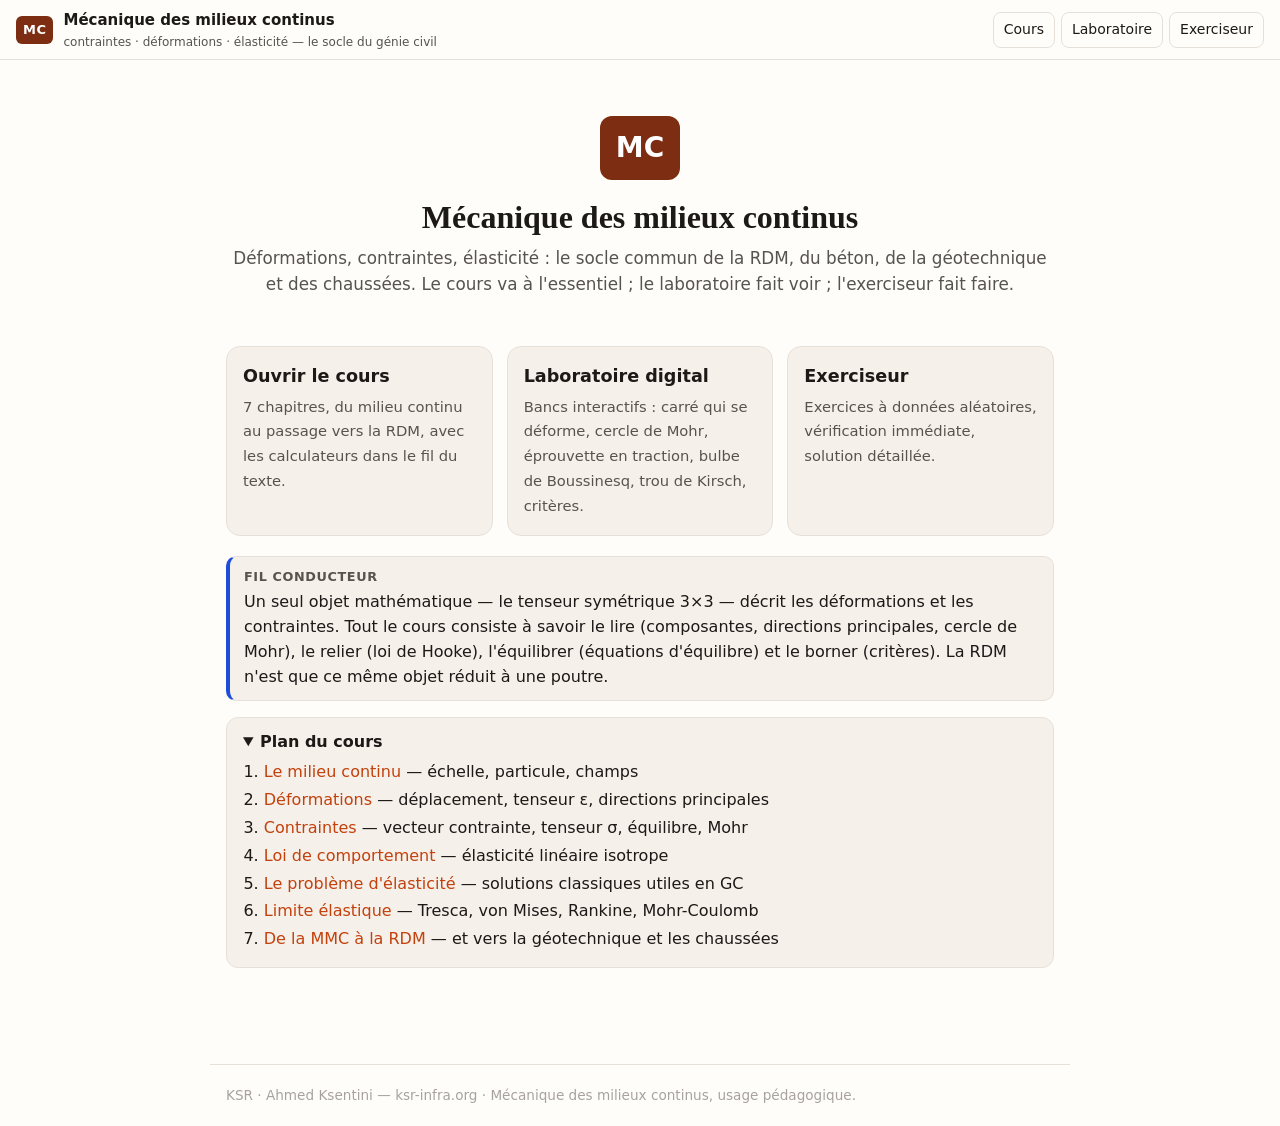
==== index.html @ b1a387cf "Site MMC : cours (7 chapitres, calculateurs), laboratoire digital (6 bancs), exerciseur Co-Authored-" ====
<!doctype html>
<html lang="fr">
<head>
<meta charset="utf-8">
<meta name="viewport" content="width=device-width,initial-scale=1,viewport-fit=cover">
<meta name="description" content="Mécanique des milieux continus pour le génie civil — cours progressif, laboratoire digital interactif, exerciseur">
<meta name="theme-color" content="#7c2d12">
<title>MMC — Mécanique des milieux continus</title>
<link rel="stylesheet" href="css/style.css">
</head>
<body>
<header class="top"></header>
<main>
  <div class="hero">
    <span class="badge" style="background:var(--accent);color:#fff;font-weight:700;display:inline-block">MC</span>
    <h1>Mécanique des milieux continus</h1>
    <p class="lead">Déformations, contraintes, élasticité : le socle commun de la RDM, du béton, de la géotechnique et des chaussées. Le cours va à l'essentiel ; le laboratoire fait voir ; l'exerciseur fait faire.</p>
  </div>
  <div class="cards">
    <a class="card" href="cours.html"><b>Ouvrir le cours</b><span>7 chapitres, du milieu continu au passage vers la RDM, avec les calculateurs dans le fil du texte.</span></a>
    <a class="card" href="labo.html"><b>Laboratoire digital</b><span>Bancs interactifs : carré qui se déforme, cercle de Mohr, éprouvette en traction, bulbe de Boussinesq, trou de Kirsch, critères.</span></a>
    <a class="card" href="exerciseur.html"><b>Exerciseur</b><span>Exercices à données aléatoires, vérification immédiate, solution détaillée.</span></a>
  </div>
  <div class="box bridge"><b class="t">Fil conducteur</b>
    Un seul objet mathématique — le tenseur symétrique 3×3 — décrit les déformations et les contraintes. Tout le cours consiste à savoir le lire (composantes, directions principales, cercle de Mohr), le relier (loi de Hooke), l'équilibrer (équations d'équilibre) et le borner (critères). La RDM n'est que ce même objet réduit à une poutre.
  </div>
  <div class="toc"><details open><summary>Plan du cours</summary>
    <ol>
      <li><a href="cours.html#ch1">Le milieu continu</a> — échelle, particule, champs</li>
      <li><a href="cours.html#ch2">Déformations</a> — déplacement, tenseur ε, directions principales</li>
      <li><a href="cours.html#ch3">Contraintes</a> — vecteur contrainte, tenseur σ, équilibre, Mohr</li>
      <li><a href="cours.html#ch4">Loi de comportement</a> — élasticité linéaire isotrope</li>
      <li><a href="cours.html#ch5">Le problème d'élasticité</a> — solutions classiques utiles en GC</li>
      <li><a href="cours.html#ch6">Limite élastique</a> — Tresca, von Mises, Rankine, Mohr-Coulomb</li>
      <li><a href="cours.html#ch7">De la MMC à la RDM</a> — et vers la géotechnique et les chaussées</li>
    </ol></details>
  </div>
</main>
<footer>KSR · Ahmed Ksentini — ksr-infra.org · Mécanique des milieux continus, usage pédagogique.</footer>
<script src="js/common.js"></script>
<script>MMC.nav('index.html');</script>
</body>
</html>
---- css/style.css ----
:root{
  --accent:#7c2d12;--accent-2:#c2410c;--accent-soft:#fff7ed;--accent-line:#fdba74;
  --ink:#1c1917;--ink-2:#57534e;--ink-3:#a8a29e;--bg:#fffdfa;--bg-2:#f5f0ea;--line:#e7e0d8;
  --ok:#15803d;--ok-soft:#dcfce7;--ko:#b91c1c;--ko-soft:#fee2e2;--info:#1d4ed8;--info-soft:#dbeafe;
  --sig:#0e7490;--eps:#15803d;--mono:ui-monospace,SFMono-Regular,Menlo,Consolas,monospace;
  --serif:Georgia,"Times New Roman",serif;--sans:system-ui,-apple-system,"Segoe UI",Roboto,sans-serif;
}
@media (prefers-color-scheme:dark){:root:not([data-theme=light]){
  --accent:#fdba74;--accent-2:#fb923c;--accent-soft:#2a1a10;--accent-line:#7c2d12;
  --ink:#f5f0ea;--ink-2:#c9c0b6;--ink-3:#8a8178;--bg:#171412;--bg-2:#211c18;--line:#3a322c;
  --ok:#4ade80;--ok-soft:#14321f;--ko:#f87171;--ko-soft:#3a1616;--info:#93c5fd;--info-soft:#172554;
  --sig:#67e8f9;--eps:#86efac;}}
*{box-sizing:border-box}
html{-webkit-text-size-adjust:100%}
body{margin:0;background:var(--bg);color:var(--ink);font-family:var(--sans);line-height:1.55;font-size:16px}
a{color:var(--accent-2);text-decoration:none}a:hover{text-decoration:underline}
header.top{position:sticky;top:0;z-index:20;background:var(--bg);border-bottom:1px solid var(--line);display:flex;align-items:center;gap:12px;padding:8px 16px}
.brand{display:flex;align-items:center;gap:10px;color:var(--ink)}
.brand .badge{background:var(--accent);color:#fff;font-weight:700;font-size:13px;letter-spacing:.5px;padding:4px 7px;border-radius:6px}
.brand b{font-size:15px}.brand small{display:block;color:var(--ink-2);font-size:12px;font-weight:400}
nav.links{margin-left:auto;display:flex;gap:6px;flex-wrap:wrap}
nav.links a{padding:6px 10px;border:1px solid var(--line);border-radius:8px;font-size:14px;color:var(--ink)}
nav.links a.on,nav.links a:hover{background:var(--accent-soft);border-color:var(--accent-line);text-decoration:none}
main{max-width:860px;margin:0 auto;padding:16px 16px 80px}
h1{font-family:var(--serif);font-weight:600;font-size:2rem;line-height:1.15;margin:.6em 0 .2em}
h2{font-family:var(--serif);font-weight:600;font-size:1.55rem;margin:2.2em 0 .5em;padding-top:.6em;border-top:2px solid var(--accent-line)}
h3{font-size:1.12rem;margin:1.6em 0 .4em;color:var(--accent)}
h4{font-size:1rem;margin:1.1em 0 .3em}
p{margin:.55em 0}
.lead{color:var(--ink-2);font-size:1.05rem}
.toc{background:var(--bg-2);border:1px solid var(--line);border-radius:12px;padding:12px 16px;margin:16px 0}
.toc ol{margin:6px 0 0;padding-left:1.3em}.toc li{margin:3px 0}
.toc summary{cursor:pointer;font-weight:600}
.box{border:1px solid var(--line);border-left:4px solid var(--accent);background:var(--bg-2);border-radius:10px;padding:10px 14px;margin:14px 0}
.box.key{border-left-color:var(--ok)}.box.warn{border-left-color:var(--ko)}.box.bridge{border-left-color:var(--info)}
.box b.t{display:block;font-size:.8rem;text-transform:uppercase;letter-spacing:.6px;color:var(--ink-2);margin-bottom:4px}
.formula{text-align:center;margin:10px 0;padding:8px 6px;background:var(--bg-2);border-radius:8px;overflow-x:auto}
.formula .ref{display:block;font-size:.8rem;color:var(--ink-3);margin-top:4px}
figure{margin:16px 0}figure svg{width:100%;height:auto;display:block}
figcaption{font-size:.88rem;color:var(--ink-2);font-style:italic;margin-top:6px}
.tw{overflow-x:auto;margin:10px 0;max-width:100%}
table{border-collapse:collapse;width:100%;font-size:.92rem;margin:0}
th,td{border:1px solid var(--line);padding:5px 8px;text-align:left;vertical-align:top}th{background:var(--bg-2)}
/* calculators */
.calc{border:1px solid var(--line);border-radius:12px;background:var(--bg-2);padding:12px 14px;margin:18px 0}
.calc .ct{font-weight:600;margin:0 0 8px;display:flex;align-items:center;gap:8px}
.calc .ct::before{content:"⚙";color:var(--accent-2)}
.grid{display:grid;grid-template-columns:repeat(auto-fill,minmax(150px,1fr));gap:8px 12px}
.grid label{display:block;font-size:.82rem;color:var(--ink-2)}
.grid input,.grid select{display:block;margin-top:2px;padding:6px 8px;border:1px solid var(--line);border-radius:7px;background:var(--bg);color:var(--ink);font:inherit;font-size:.95rem;width:100%}
.grid input:focus{outline:2px solid var(--accent-line)}
.out{margin-top:10px;padding:10px;border-radius:8px;background:var(--bg);border:1px dashed var(--line);font-size:.95rem}
.out .r{display:flex;justify-content:space-between;gap:8px;padding:3px 0;border-bottom:1px solid var(--line)}
.out .r:last-child{border:0}.out .r b{font-family:var(--mono);font-weight:600;text-align:right;max-width:62%}
.out .ok{color:var(--ok)}.out .ko{color:var(--ko)}
.mat{font-family:var(--mono);font-size:.9rem;display:inline-block;border-left:2px solid var(--ink-3);border-right:2px solid var(--ink-3);padding:2px 8px;margin:4px 0;line-height:1.4}
canvas{max-width:100%;display:block;margin:8px auto;background:var(--bg);border:1px solid var(--line);border-radius:10px;touch-action:none}
input[type=range]{width:100%;accent-color:var(--accent-2)}
.row{display:flex;gap:8px;flex-wrap:wrap;align-items:center}
button,.btn{font:inherit;font-size:.92rem;padding:7px 12px;border-radius:8px;border:1px solid var(--accent-line);background:var(--accent-soft);color:var(--ink);cursor:pointer}
button.primary,.btn.primary{background:var(--accent);color:#fff;border-color:var(--accent)}
button:hover{filter:brightness(1.05)}
.chip{display:inline-block;font-size:.78rem;padding:2px 8px;border-radius:999px;background:var(--accent-soft);border:1px solid var(--accent-line);color:var(--ink-2)}
.lab{border:1px solid var(--accent-line);border-radius:12px;padding:12px 14px;margin:18px 0;background:linear-gradient(180deg,var(--accent-soft),var(--bg))}
.lab .lt{font-weight:700;margin:0 0 4px}.lab .lt::before{content:"▶ ";color:var(--accent-2)}
.lab p{font-size:.92rem;color:var(--ink-2);margin:4px 0 8px}
.exo{border:1px solid var(--line);border-radius:12px;padding:12px 14px;margin:14px 0;background:var(--bg)}
.exo .et{font-weight:600;display:flex;gap:8px;align-items:center;flex-wrap:wrap}
.exo .et .chip{margin-left:auto}
.exo .sol{display:none;margin-top:10px;padding:10px;background:var(--bg-2);border-radius:8px;font-size:.93rem}
.exo .sol.open{display:block}
.ans{display:grid;grid-template-columns:repeat(auto-fill,minmax(170px,1fr));gap:8px;margin:10px 0}
.ans label{display:block;font-size:.82rem;color:var(--ink-2)}
.ans input{display:block;width:100%;margin-top:2px;padding:6px 8px;border:1px solid var(--line);border-radius:7px;background:var(--bg);color:var(--ink);font:inherit}
.ans input.ok{border-color:var(--ok);background:var(--ok-soft)}.ans input.ko{border-color:var(--ko);background:var(--ko-soft)}
.score{font-size:.9rem;color:var(--ink-2)}
.chap-links{display:flex;gap:8px;flex-wrap:wrap;margin:14px 0 0}
.hero{text-align:center;padding:40px 0 20px}
.hero .badge{font-size:28px;padding:10px 16px;border-radius:12px}
.cards{display:grid;grid-template-columns:repeat(auto-fit,minmax(230px,1fr));gap:14px;margin:20px 0}
.card{border:1px solid var(--line);border-radius:14px;padding:16px;background:var(--bg-2);color:var(--ink)}
.card:hover{border-color:var(--accent-line);text-decoration:none}
.card b{display:block;font-size:1.1rem;margin-bottom:4px}.card span{color:var(--ink-2);font-size:.92rem}
footer{max-width:860px;margin:0 auto;padding:20px 16px;color:var(--ink-3);font-size:.85rem;border-top:1px solid var(--line)}
.katex{font-size:1.02em}.katex-display{margin:.4em 0;overflow-x:auto;overflow-y:hidden}
.muted{color:var(--ink-3);font-size:.85rem}
.sig{color:var(--sig)}.eps{color:var(--eps)}
@media (max-width:600px){h1{font-size:1.6rem}h2{font-size:1.3rem}.brand small{display:none}nav.links a{padding:5px 8px;font-size:13px}}

p,li,td{overflow-wrap:break-word}
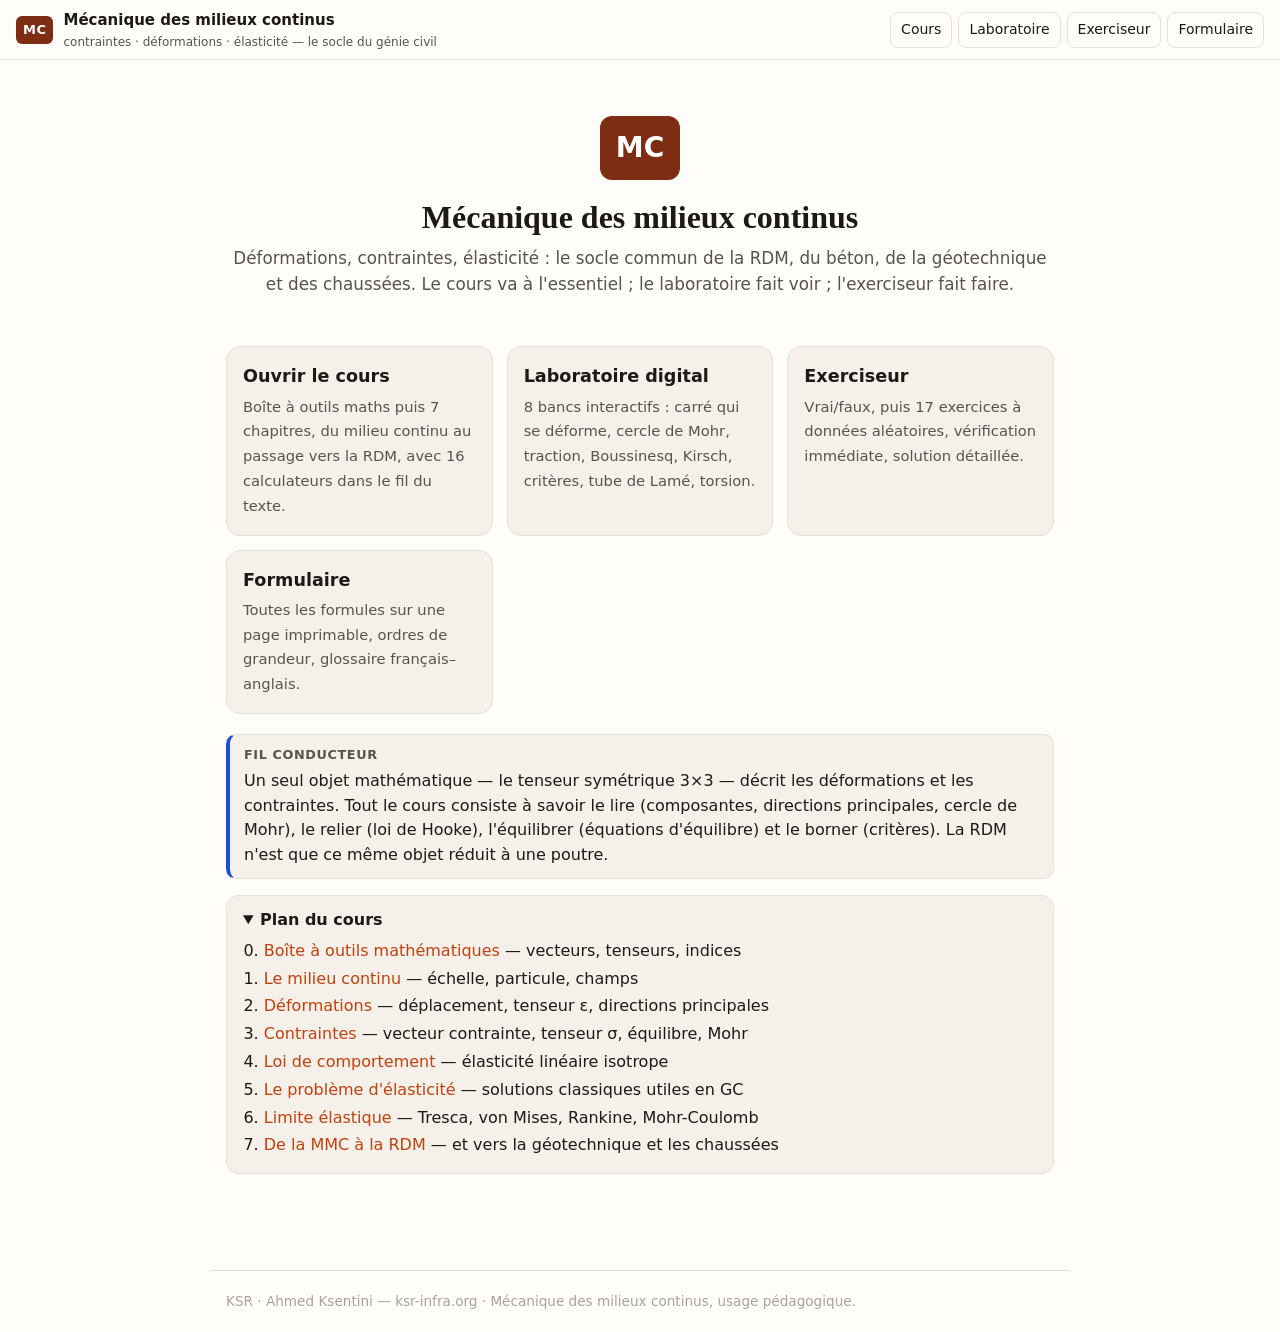
==== commit 1cea5dc0: "Compléments 1re année : boîte à outils maths, thermique, torsion, Odemark, erreurs fréquentes, bancs" ====
--- a/index.html
+++ b/index.html
@@ -17,15 +17,17 @@
     <p class="lead">Déformations, contraintes, élasticité : le socle commun de la RDM, du béton, de la géotechnique et des chaussées. Le cours va à l'essentiel ; le laboratoire fait voir ; l'exerciseur fait faire.</p>
   </div>
   <div class="cards">
-    <a class="card" href="cours.html"><b>Ouvrir le cours</b><span>7 chapitres, du milieu continu au passage vers la RDM, avec les calculateurs dans le fil du texte.</span></a>
-    <a class="card" href="labo.html"><b>Laboratoire digital</b><span>Bancs interactifs : carré qui se déforme, cercle de Mohr, éprouvette en traction, bulbe de Boussinesq, trou de Kirsch, critères.</span></a>
-    <a class="card" href="exerciseur.html"><b>Exerciseur</b><span>Exercices à données aléatoires, vérification immédiate, solution détaillée.</span></a>
+    <a class="card" href="cours.html"><b>Ouvrir le cours</b><span>Boîte à outils maths puis 7 chapitres, du milieu continu au passage vers la RDM, avec 16 calculateurs dans le fil du texte.</span></a>
+    <a class="card" href="labo.html"><b>Laboratoire digital</b><span>8 bancs interactifs : carré qui se déforme, cercle de Mohr, traction, Boussinesq, Kirsch, critères, tube de Lamé, torsion.</span></a>
+    <a class="card" href="exerciseur.html"><b>Exerciseur</b><span>Vrai/faux, puis 17 exercices à données aléatoires, vérification immédiate, solution détaillée.</span></a>
+    <a class="card" href="formulaire.html"><b>Formulaire</b><span>Toutes les formules sur une page imprimable, ordres de grandeur, glossaire français–anglais.</span></a>
   </div>
   <div class="box bridge"><b class="t">Fil conducteur</b>
     Un seul objet mathématique — le tenseur symétrique 3×3 — décrit les déformations et les contraintes. Tout le cours consiste à savoir le lire (composantes, directions principales, cercle de Mohr), le relier (loi de Hooke), l'équilibrer (équations d'équilibre) et le borner (critères). La RDM n'est que ce même objet réduit à une poutre.
   </div>
   <div class="toc"><details open><summary>Plan du cours</summary>
     <ol>
+      <li value="0"><a href="cours.html#ch0b">Boîte à outils mathématiques</a> — vecteurs, tenseurs, indices</li>
       <li><a href="cours.html#ch1">Le milieu continu</a> — échelle, particule, champs</li>
       <li><a href="cours.html#ch2">Déformations</a> — déplacement, tenseur ε, directions principales</li>
       <li><a href="cours.html#ch3">Contraintes</a> — vecteur contrainte, tenseur σ, équilibre, Mohr</li>
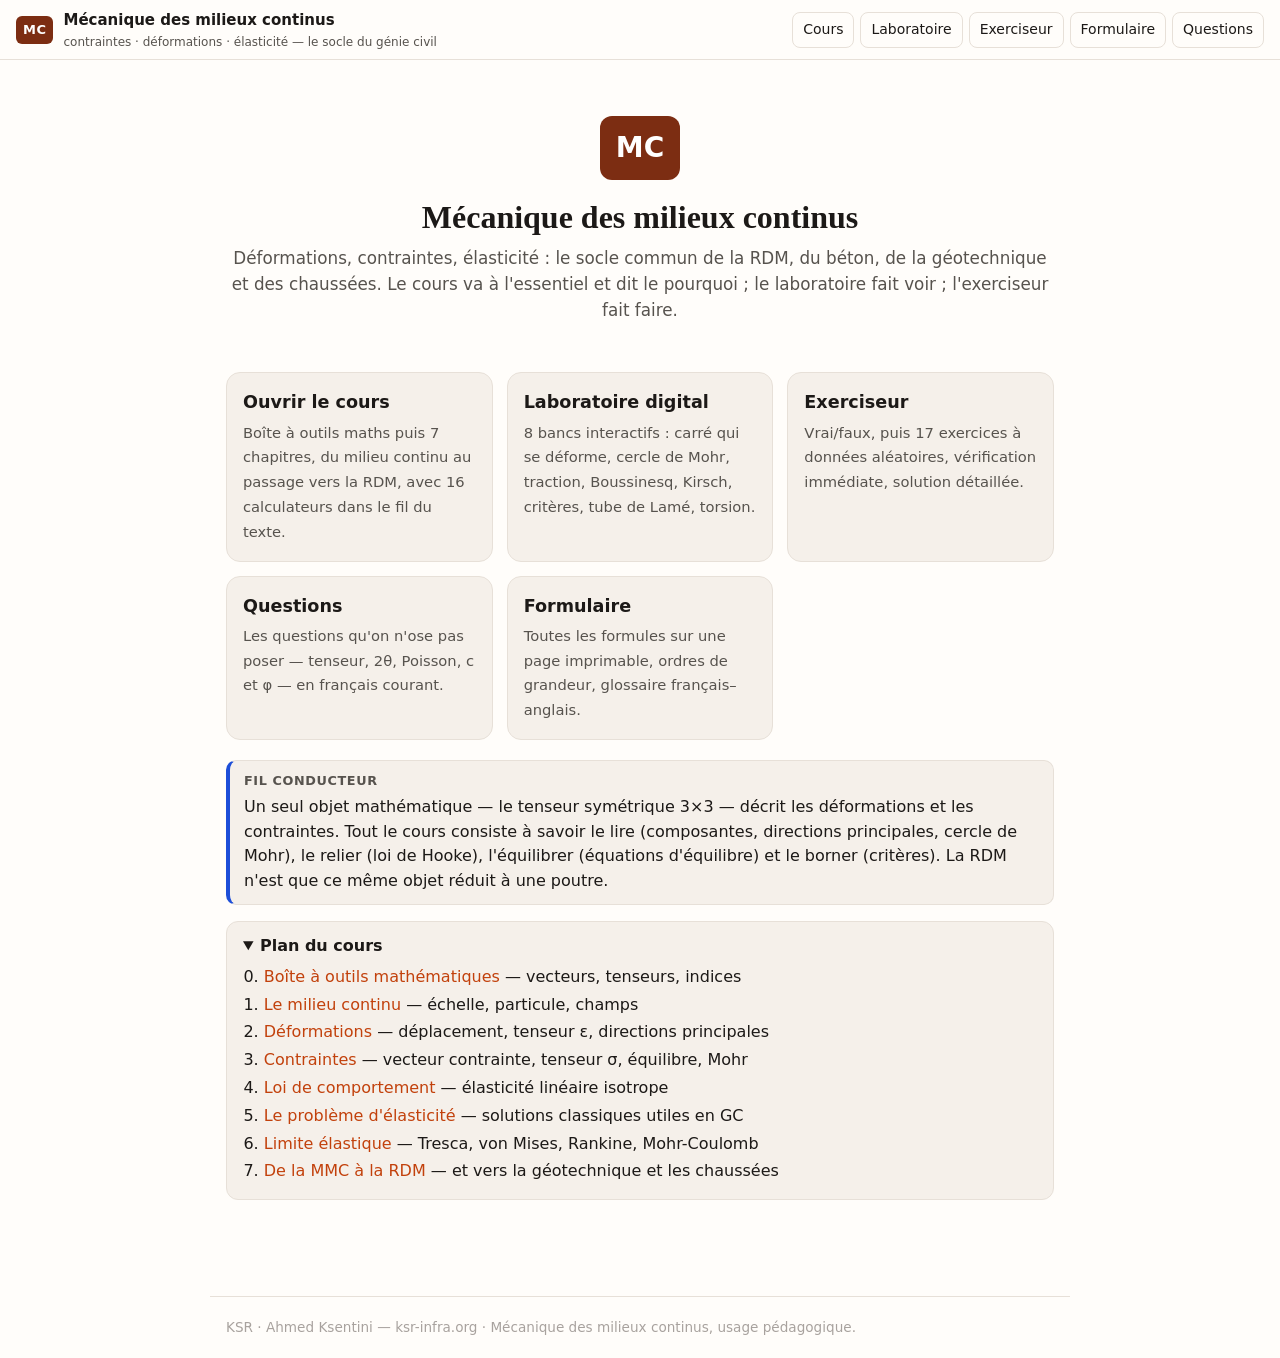
==== commit 8880ed37: "Rendre l'implicite explicite : En clair, Lire la formule, Pourquoi c'est vrai, exemples guidés, savo" ====
--- a/index.html
+++ b/index.html
@@ -14,12 +14,13 @@
   <div class="hero">
     <span class="badge" style="background:var(--accent);color:#fff;font-weight:700;display:inline-block">MC</span>
     <h1>Mécanique des milieux continus</h1>
-    <p class="lead">Déformations, contraintes, élasticité : le socle commun de la RDM, du béton, de la géotechnique et des chaussées. Le cours va à l'essentiel ; le laboratoire fait voir ; l'exerciseur fait faire.</p>
+    <p class="lead">Déformations, contraintes, élasticité : le socle commun de la RDM, du béton, de la géotechnique et des chaussées. Le cours va à l'essentiel et dit le pourquoi ; le laboratoire fait voir ; l'exerciseur fait faire.</p>
   </div>
   <div class="cards">
     <a class="card" href="cours.html"><b>Ouvrir le cours</b><span>Boîte à outils maths puis 7 chapitres, du milieu continu au passage vers la RDM, avec 16 calculateurs dans le fil du texte.</span></a>
     <a class="card" href="labo.html"><b>Laboratoire digital</b><span>8 bancs interactifs : carré qui se déforme, cercle de Mohr, traction, Boussinesq, Kirsch, critères, tube de Lamé, torsion.</span></a>
     <a class="card" href="exerciseur.html"><b>Exerciseur</b><span>Vrai/faux, puis 17 exercices à données aléatoires, vérification immédiate, solution détaillée.</span></a>
+    <a class="card" href="questions.html"><b>Questions</b><span>Les questions qu'on n'ose pas poser — tenseur, 2θ, Poisson, c et φ — en français courant.</span></a>
     <a class="card" href="formulaire.html"><b>Formulaire</b><span>Toutes les formules sur une page imprimable, ordres de grandeur, glossaire français–anglais.</span></a>
   </div>
   <div class="box bridge"><b class="t">Fil conducteur</b>
--- a/css/style.css
+++ b/css/style.css
@@ -88,3 +88,17 @@
 @media (max-width:600px){h1{font-size:1.6rem}h2{font-size:1.3rem}.brand small{display:none}nav.links a{padding:5px 8px;font-size:13px}}
 
 p,li,td{overflow-wrap:break-word}
+/* couches pédagogiques */
+.box.plain{border-left-color:var(--ink-3)}.box.read{border-left-color:var(--sig)}
+.box.plain dl,.box.read dl{margin:4px 0}.box dt{font-weight:600;margin-top:6px}.box dd{margin:0 0 0 0;color:var(--ink-2)}
+details.why{border:1px solid var(--line);border-radius:10px;margin:12px 0;background:var(--bg-2)}
+details.why summary{cursor:pointer;padding:8px 14px;font-weight:600;color:var(--accent);list-style:none}
+details.why summary::before{content:"▸ ";}details.why[open] summary::before{content:"▾ "}
+details.why summary::-webkit-details-marker{display:none}
+details.why > div{padding:0 14px 10px;border-top:1px solid var(--line)}
+.steps{counter-reset:s;margin:8px 0;padding:0;list-style:none}
+.steps li{counter-increment:s;position:relative;padding:6px 0 6px 34px;border-bottom:1px dashed var(--line)}
+.steps li:last-child{border:0}
+.steps li::before{content:counter(s);position:absolute;left:0;top:6px;width:24px;height:24px;border-radius:50%;background:var(--accent);color:#fff;font-size:.8rem;font-weight:700;display:flex;align-items:center;justify-content:center}
+.steps li b{font-family:var(--mono);font-weight:600}
+.check{list-style:none;padding:0;margin:6px 0}.check li{padding:3px 0 3px 26px;position:relative}.check li::before{content:"☐";position:absolute;left:4px;color:var(--accent-2)}
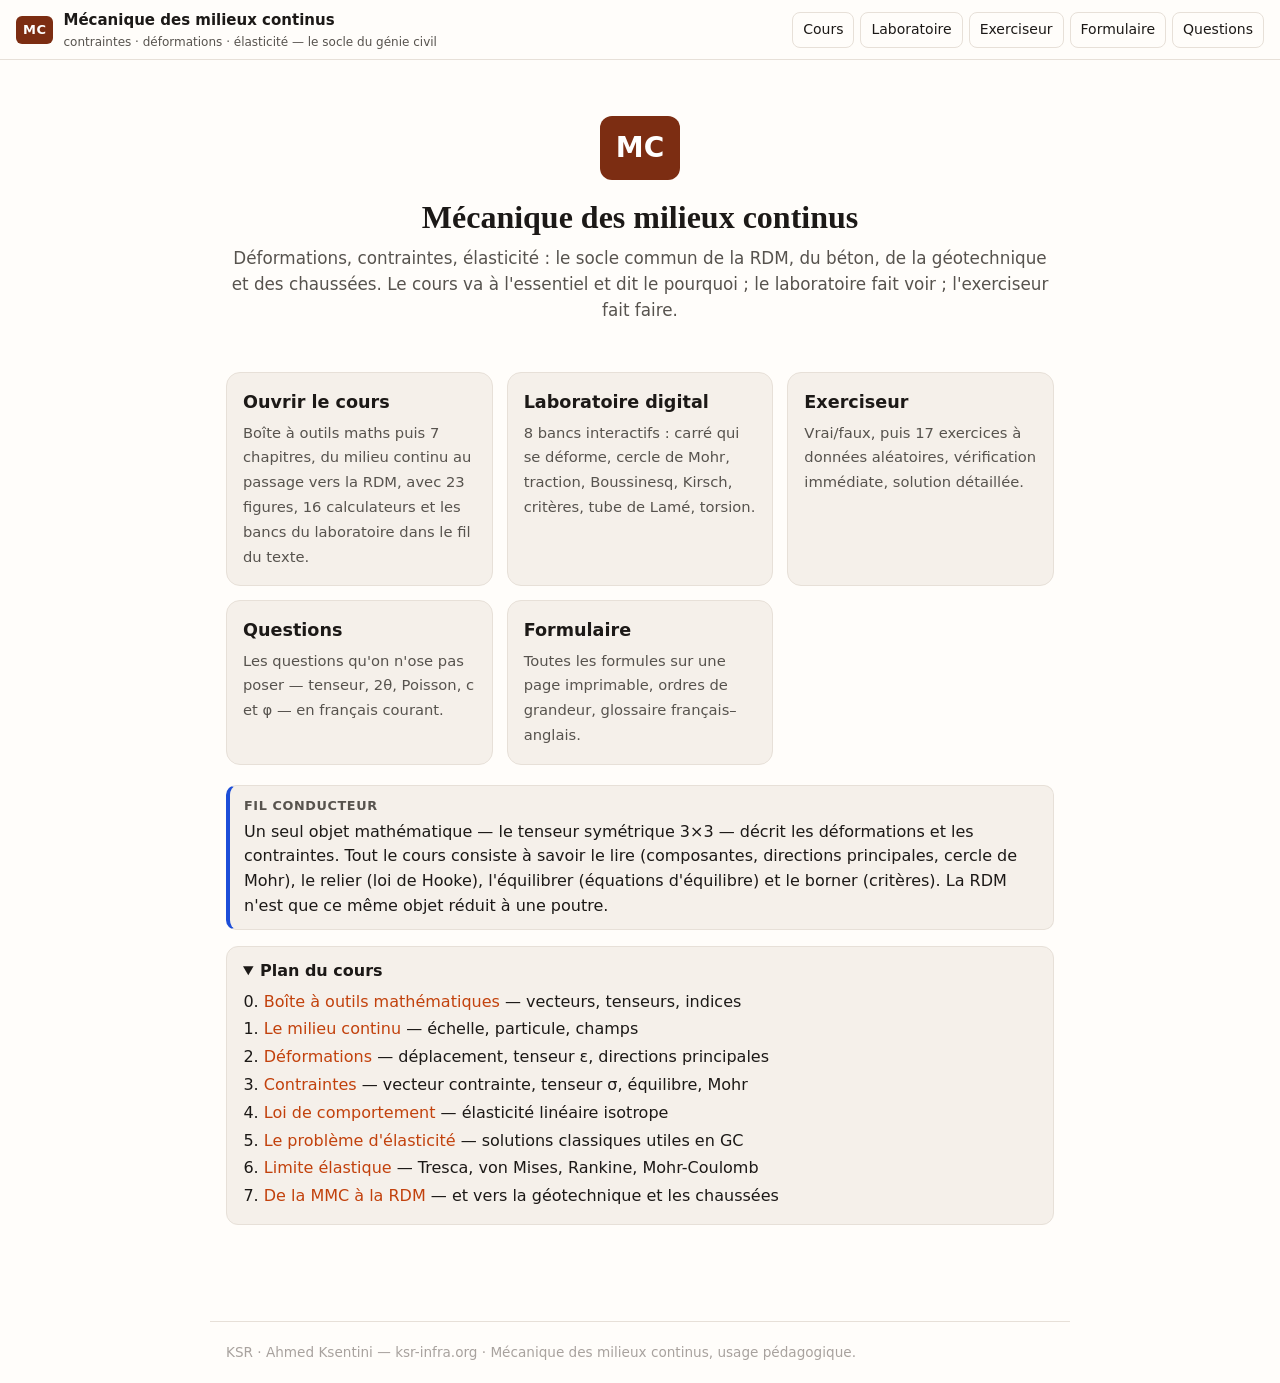
==== commit 76e79895: "Cours : 23 figures SVG et les 8 bancs du laboratoire montés dans le fil du texte ; bancs montables p" ====
--- a/index.html
+++ b/index.html
@@ -17,7 +17,7 @@
     <p class="lead">Déformations, contraintes, élasticité : le socle commun de la RDM, du béton, de la géotechnique et des chaussées. Le cours va à l'essentiel et dit le pourquoi ; le laboratoire fait voir ; l'exerciseur fait faire.</p>
   </div>
   <div class="cards">
-    <a class="card" href="cours.html"><b>Ouvrir le cours</b><span>Boîte à outils maths puis 7 chapitres, du milieu continu au passage vers la RDM, avec 16 calculateurs dans le fil du texte.</span></a>
+    <a class="card" href="cours.html"><b>Ouvrir le cours</b><span>Boîte à outils maths puis 7 chapitres, du milieu continu au passage vers la RDM, avec 23 figures, 16 calculateurs et les bancs du laboratoire dans le fil du texte.</span></a>
     <a class="card" href="labo.html"><b>Laboratoire digital</b><span>8 bancs interactifs : carré qui se déforme, cercle de Mohr, traction, Boussinesq, Kirsch, critères, tube de Lamé, torsion.</span></a>
     <a class="card" href="exerciseur.html"><b>Exerciseur</b><span>Vrai/faux, puis 17 exercices à données aléatoires, vérification immédiate, solution détaillée.</span></a>
     <a class="card" href="questions.html"><b>Questions</b><span>Les questions qu'on n'ose pas poser — tenseur, 2θ, Poisson, c et φ — en français courant.</span></a>
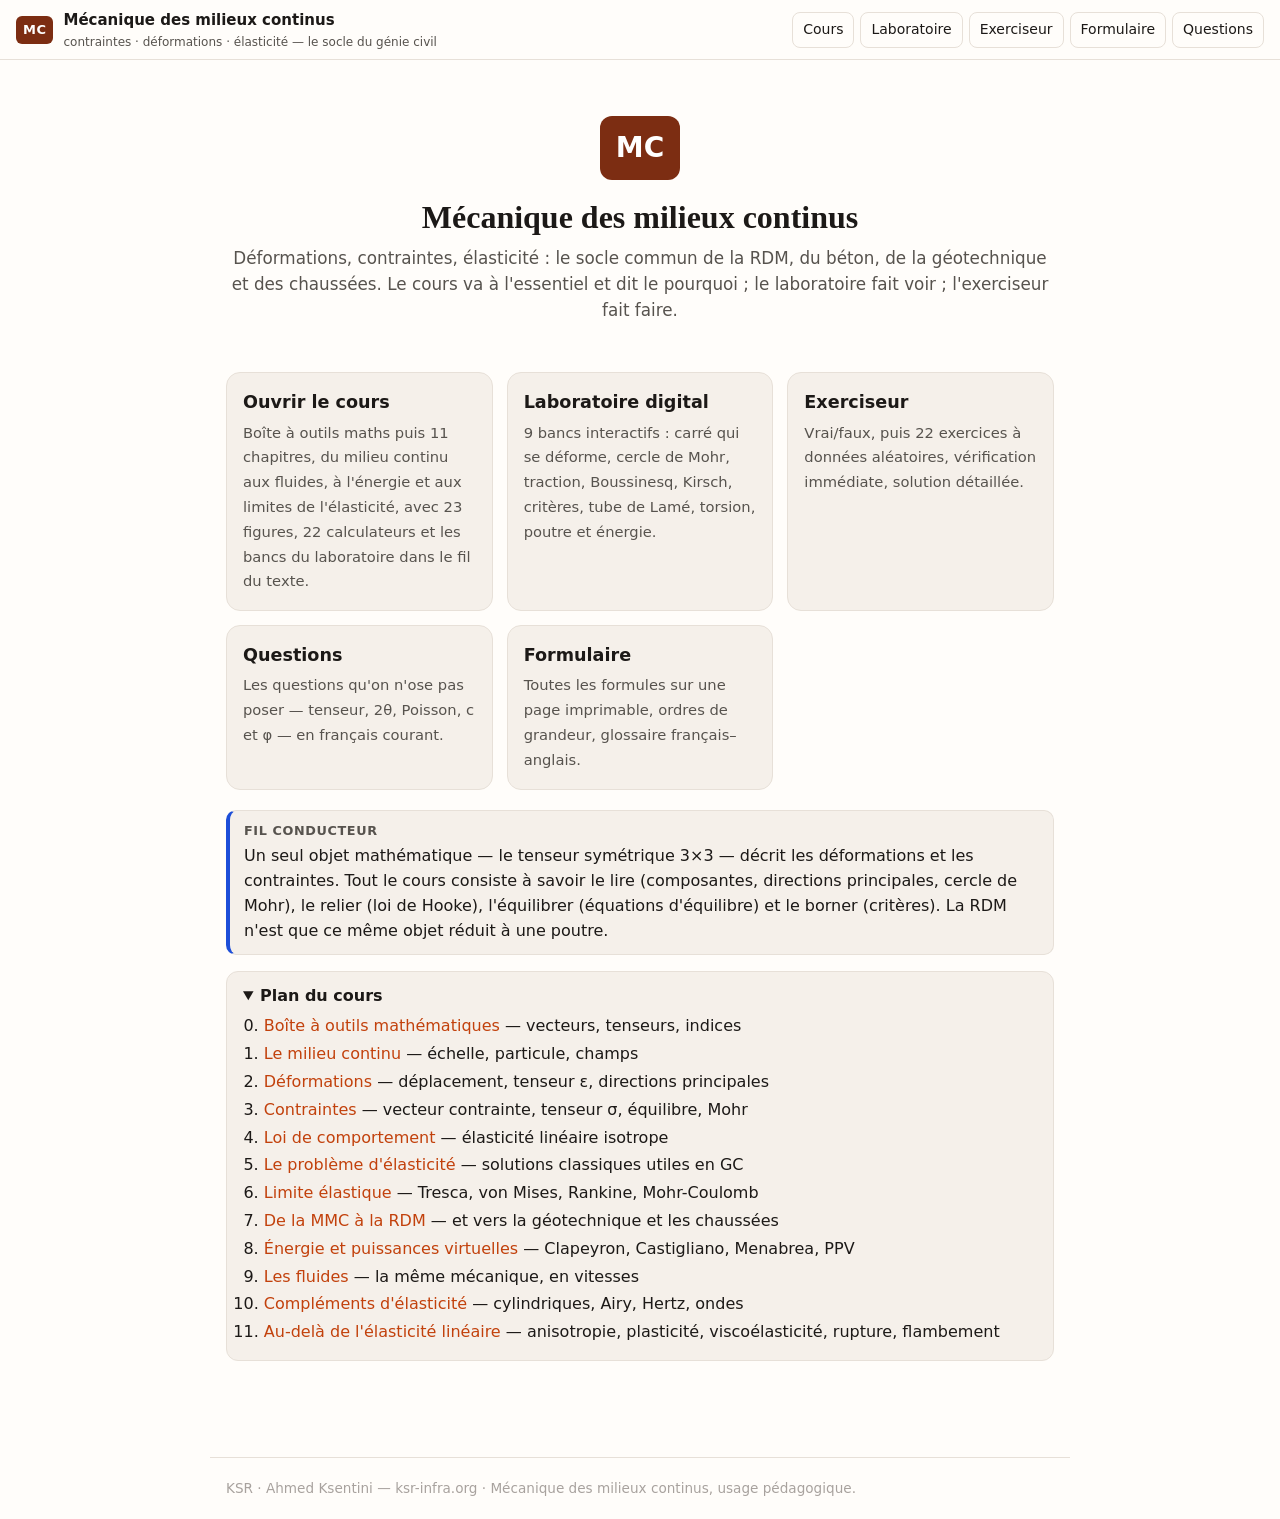
==== commit ac60d50d: "Chapitres 8 à 11 : énergie et PPV, fluides, compléments d'élasticité (cylindriques, Airy, Flamant, H" ====
--- a/index.html
+++ b/index.html
@@ -17,9 +17,9 @@
     <p class="lead">Déformations, contraintes, élasticité : le socle commun de la RDM, du béton, de la géotechnique et des chaussées. Le cours va à l'essentiel et dit le pourquoi ; le laboratoire fait voir ; l'exerciseur fait faire.</p>
   </div>
   <div class="cards">
-    <a class="card" href="cours.html"><b>Ouvrir le cours</b><span>Boîte à outils maths puis 7 chapitres, du milieu continu au passage vers la RDM, avec 23 figures, 16 calculateurs et les bancs du laboratoire dans le fil du texte.</span></a>
-    <a class="card" href="labo.html"><b>Laboratoire digital</b><span>8 bancs interactifs : carré qui se déforme, cercle de Mohr, traction, Boussinesq, Kirsch, critères, tube de Lamé, torsion.</span></a>
-    <a class="card" href="exerciseur.html"><b>Exerciseur</b><span>Vrai/faux, puis 17 exercices à données aléatoires, vérification immédiate, solution détaillée.</span></a>
+    <a class="card" href="cours.html"><b>Ouvrir le cours</b><span>Boîte à outils maths puis 11 chapitres, du milieu continu aux fluides, à l'énergie et aux limites de l'élasticité, avec 23 figures, 22 calculateurs et les bancs du laboratoire dans le fil du texte.</span></a>
+    <a class="card" href="labo.html"><b>Laboratoire digital</b><span>9 bancs interactifs : carré qui se déforme, cercle de Mohr, traction, Boussinesq, Kirsch, critères, tube de Lamé, torsion, poutre et énergie.</span></a>
+    <a class="card" href="exerciseur.html"><b>Exerciseur</b><span>Vrai/faux, puis 22 exercices à données aléatoires, vérification immédiate, solution détaillée.</span></a>
     <a class="card" href="questions.html"><b>Questions</b><span>Les questions qu'on n'ose pas poser — tenseur, 2θ, Poisson, c et φ — en français courant.</span></a>
     <a class="card" href="formulaire.html"><b>Formulaire</b><span>Toutes les formules sur une page imprimable, ordres de grandeur, glossaire français–anglais.</span></a>
   </div>
@@ -36,6 +36,10 @@
       <li><a href="cours.html#ch5">Le problème d'élasticité</a> — solutions classiques utiles en GC</li>
       <li><a href="cours.html#ch6">Limite élastique</a> — Tresca, von Mises, Rankine, Mohr-Coulomb</li>
       <li><a href="cours.html#ch7">De la MMC à la RDM</a> — et vers la géotechnique et les chaussées</li>
+      <li><a href="cours.html#ch8">Énergie et puissances virtuelles</a> — Clapeyron, Castigliano, Menabrea, PPV</li>
+      <li><a href="cours.html#ch9">Les fluides</a> — la même mécanique, en vitesses</li>
+      <li><a href="cours.html#ch10">Compléments d'élasticité</a> — cylindriques, Airy, Hertz, ondes</li>
+      <li><a href="cours.html#ch11">Au-delà de l'élasticité linéaire</a> — anisotropie, plasticité, viscoélasticité, rupture, flambement</li>
     </ol></details>
   </div>
 </main>
